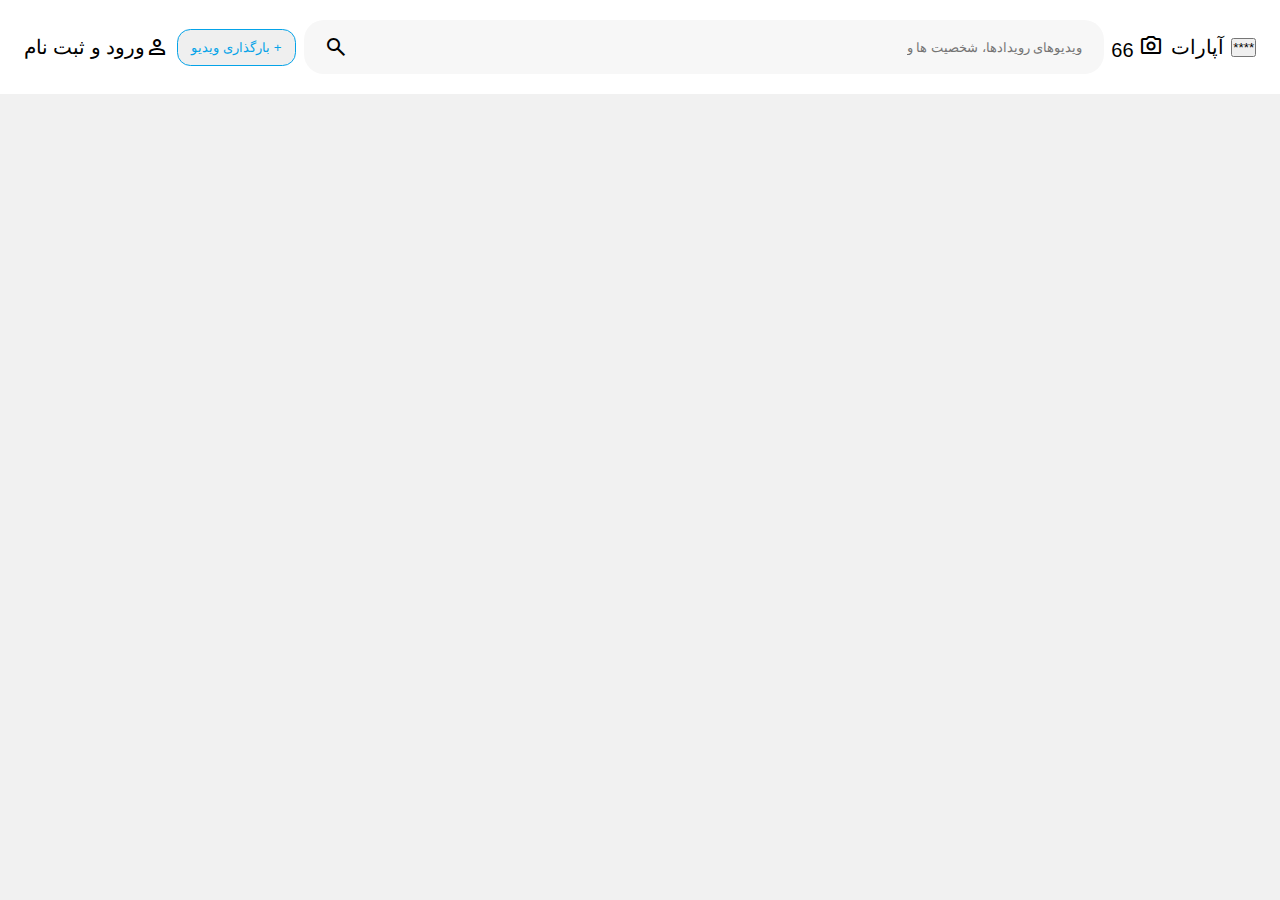
==== Q2/index.html @ 9dee4b42 "feat: aparat header" ====
<!DOCTYPE html>
<html lang="en">

<head>
    <meta charset="UTF-8">
    <meta http-equiv="X-UA-Compatible" content="IE=edge">
    <meta name="viewport" content="width=device-width, initial-scale=1.0">
    <link rel="stylesheet" href="./assets/style/style.css">
    <link rel="stylesheet" href="./assets/style/reset.css">
    <link rel="stylesheet" href="./assets/style/media.css">
    <link rel="stylesheet"
        href="https://fonts.googleapis.com/css2?family=Material+Symbols+Outlined:opsz,wght,FILL,GRAD@20..48,100..700,0..1,-50..200" />
    <title>Q2</title>
</head>

<body>
    <div class="container">
        <header>
            <div class="login">
                <p>ورود و ثبت نام</p>
                <span class="material-symbols-outlined">
                    person_filled
                </span>
            </div>
            <button class="adding-video">بارگذاری ویدیو +</button>
            <div class="search-box">
                <span class="material-symbols-outlined">
                    search
                </span>
                <input placeholder="جستجوی ویدیوهای رویدادها، شخصیت ها و"></input>
            </div>
            <div class="view-video">

                <span>66</span> <span class="material-symbols-outlined">
                    photo_camera
                </span>
            </div>
            <div class="log">
                <p>آپارات</p>
            </div>
            <button class="menu">****</button>
        </header>
    </div>
</body>

</html>
---- Q2/assets/style/style.css ----
.container {
    display: grid;
    grid-template-columns: 1fr 2fr;
}

header {
    grid-column: 1/-1;
    display: flex;
    justify-content: space-around;
    padding: 1em;
    background-color: #fff;
    align-items: center;
}

.login {
    display: flex;
    align-items: center;
}

.adding-video {
    border: 0.125em solid rgb(5, 163, 232);
    ;
    border-radius: 1em;
    color: rgb(5, 163, 232);
    ;
    padding: 0.75em 1em;
}

.search-box {
    width: 40em;
    border-radius: 1em;
    display: flex;
    background-color: #f7f7f7;
    padding: 0.75em 1em;
    display: flex;
    justify-content: space-between;
}

.search-box input {
    border: none;
    background-color: #f7f7f7;
}
---- Q2/assets/style/media.css ----
/* 100px */
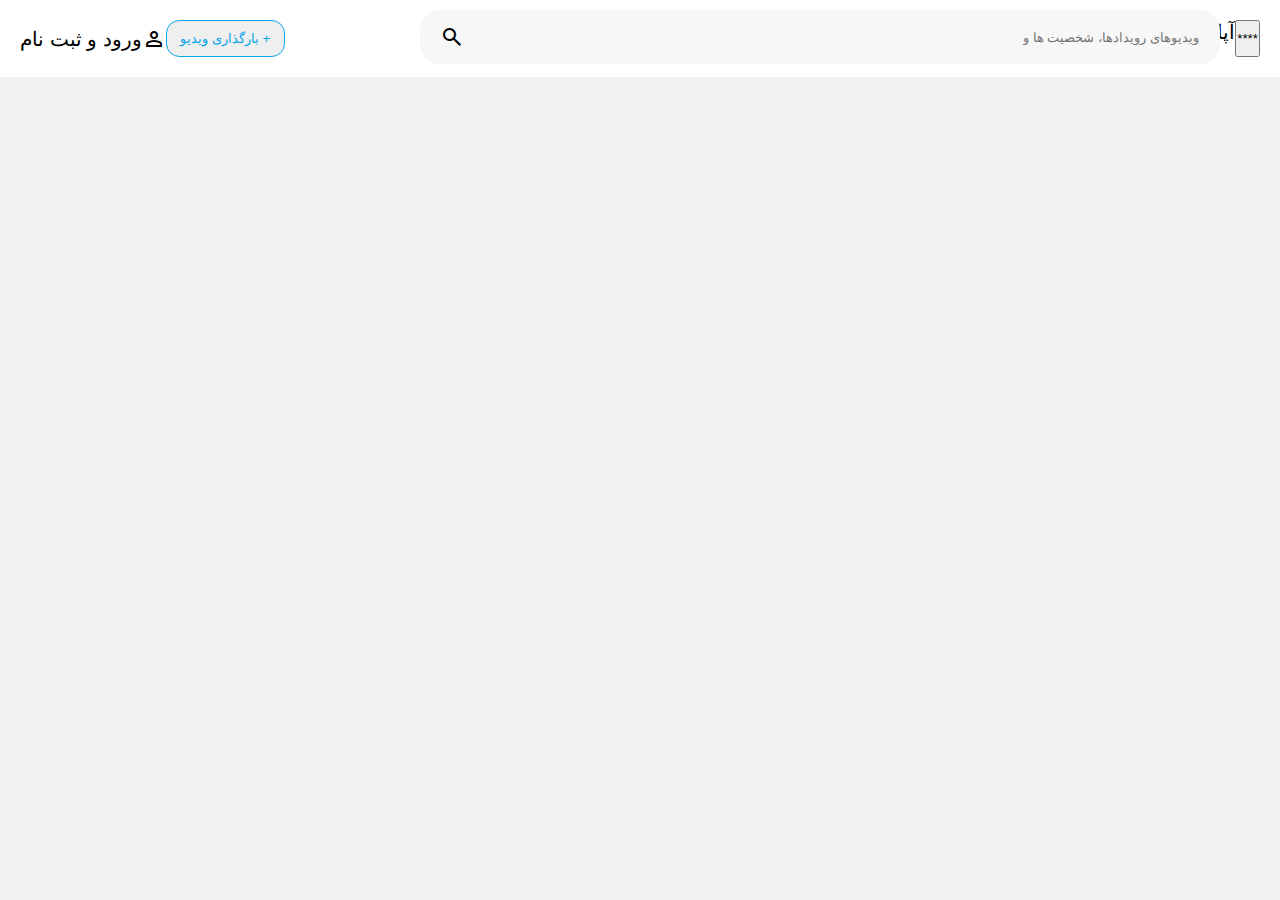
==== commit 98758028: "style: search box" ====
--- a/Q2/index.html
+++ b/Q2/index.html
@@ -16,29 +16,34 @@
 <body>
     <div class="container">
         <header>
-            <div class="login">
-                <p>ورود و ثبت نام</p>
-                <span class="material-symbols-outlined">
-                    person_filled
-                </span>
+            <div class="header">
+                <div class="header-left">
+                    <div class="login">
+                        <p>ورود و ثبت نام</p>
+                        <span class="material-symbols-outlined">
+                            person_filled
+                        </span>
+                    </div>
+                    <button class="adding-video">بارگذاری ویدیو +</button>
+                </div>
+                <div class="header-right">
+                    <div class="view-video">
+                        <span>66</span> <span class="material-symbols-outlined">
+                            photo_camera
+                        </span>
+                    </div>
+                    <div class="log">
+                        <p>آپارات</p>
+                    </div>
+                    <button class="menu">****</button>
+                </div>
             </div>
-            <button class="adding-video">بارگذاری ویدیو +</button>
             <div class="search-box">
                 <span class="material-symbols-outlined">
                     search
                 </span>
                 <input placeholder="جستجوی ویدیوهای رویدادها، شخصیت ها و"></input>
             </div>
-            <div class="view-video">
-
-                <span>66</span> <span class="material-symbols-outlined">
-                    photo_camera
-                </span>
-            </div>
-            <div class="log">
-                <p>آپارات</p>
-            </div>
-            <button class="menu">****</button>
         </header>
     </div>
 </body>
--- a/Q2/assets/style/style.css
+++ b/Q2/assets/style/style.css
@@ -5,11 +5,21 @@
 
 header {
     grid-column: 1/-1;
-    display: flex;
-    justify-content: space-around;
     padding: 1em;
     background-color: #fff;
     align-items: center;
+    position: relative;
+}
+
+.header {
+    display: flex;
+    justify-content: space-between;
+}
+
+.header-left,
+.header-right {
+    display: flex;
+    justify-content: space-between;
 }
 
 .login {
@@ -34,6 +44,9 @@
     padding: 0.75em 1em;
     display: flex;
     justify-content: space-between;
+    position: absolute;
+    top: 0.5em;
+    left: 21em
 }
 
 .search-box input {
--- a/Q2/assets/style/media.css
+++ b/Q2/assets/style/media.css
@@ -1 +1,2 @@
-/* 100px */+/* 1000px */
+@media (max-width='63em') {}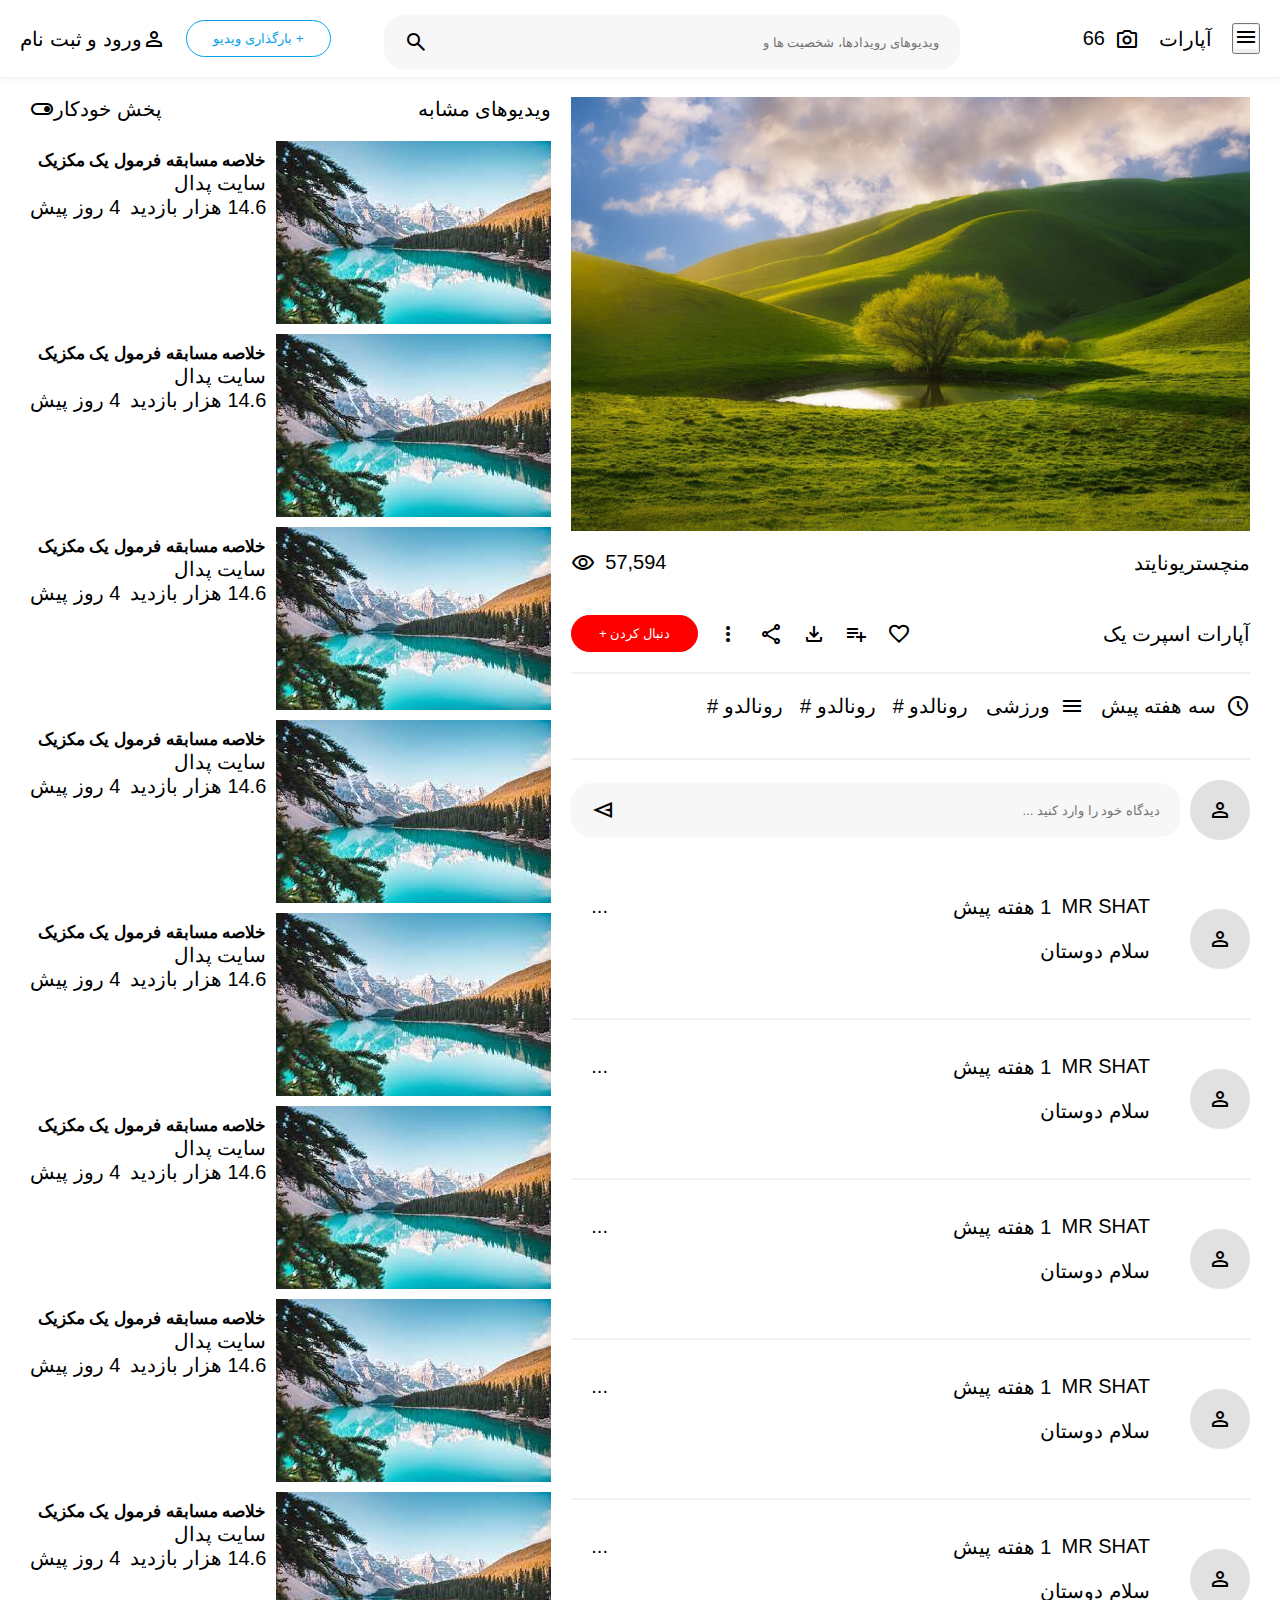
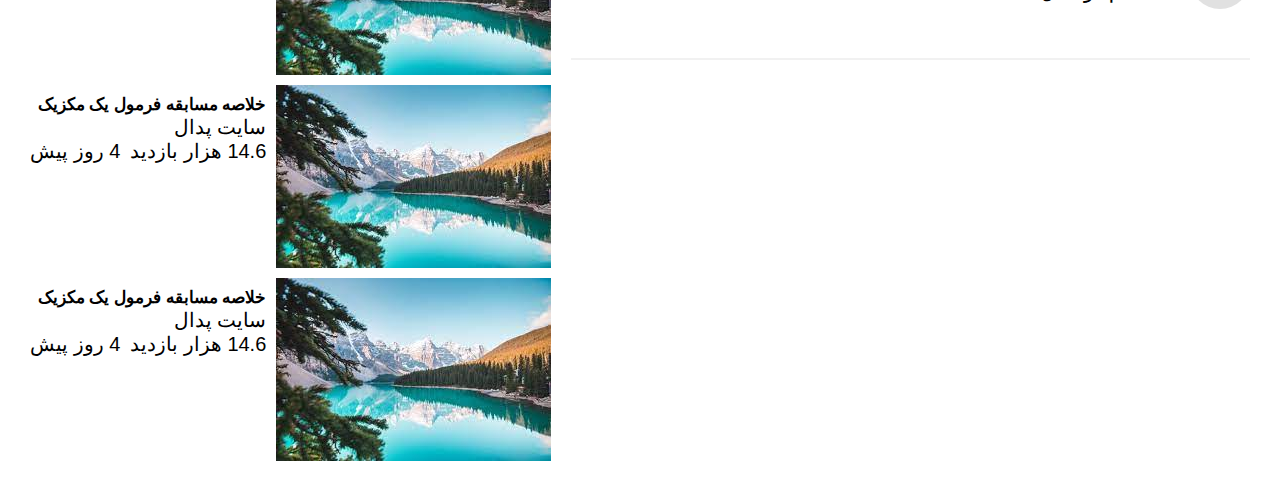
==== commit 446ab08c: "feat: add main and aside part-make responsive" ====
--- a/Q2/index.html
+++ b/Q2/index.html
@@ -35,7 +35,9 @@
                     <div class="log">
                         <p>آپارات</p>
                     </div>
-                    <button class="menu">****</button>
+                    <button class="menu"><span class="material-symbols-outlined">
+                            menu
+                        </span></button>
                 </div>
             </div>
             <div class="search-box">
@@ -44,7 +46,310 @@
                 </span>
                 <input placeholder="جستجوی ویدیوهای رویدادها، شخصیت ها و"></input>
             </div>
+            <div class="small-header">
+                <div class="small-header-left">
+                    <span class="material-symbols-outlined">
+                        person_filled
+                    </span>
+                    <span class="material-symbols-outlined">
+                        search
+                    </span>
+                    <div class="view-video">
+                        <span>66</span> <span class="material-symbols-outlined">
+                            photo_camera
+                        </span>
+                    </div>
+                </div>
+                <div class="small-header-right">
+                    <div class="log">
+                        <p>آپارات</p>
+                    </div>
+                    <button class="menu"><span class="material-symbols-outlined">
+                            menu
+                        </span></button>
+                </div>
+            </div>
         </header>
+        <div class="main-container">
+            <aside>
+                <div class="aside-title">
+                    <p>ویدیوهای مشابه</p>
+                    <div class="auto-play">
+                        <p>پخش خودکار</p>
+                        <span class="material-symbols-outlined">
+                            toggle_on
+                        </span>
+                    </div>
+                </div>
+                <div class="post">
+                    <img src="./assets/images/slider.jpg" alt="post">
+                    <div class="post-desc">
+                        <h5>خلاصه مسابقه فرمول یک مکزیک</h5>
+                        <p>سایت پدال</p>
+                        <div class="views-date">
+                            <p>14.6 هزار بازدید</p>
+                            <p>4 روز پیش</p>
+                        </div>
+                    </div>
+                </div>
+                <div class="post">
+                    <img src="./assets/images/slider.jpg" alt="post">
+                    <div class="post-desc">
+                        <h5>خلاصه مسابقه فرمول یک مکزیک</h5>
+                        <p>سایت پدال</p>
+                        <div class="views-date">
+                            <p>14.6 هزار بازدید</p>
+                            <p>4 روز پیش</p>
+                        </div>
+                    </div>
+                </div>
+                <div class="post">
+                    <img src="./assets/images/slider.jpg" alt="post">
+                    <div class="post-desc">
+                        <h5>خلاصه مسابقه فرمول یک مکزیک</h5>
+                        <p>سایت پدال</p>
+                        <div class="views-date">
+                            <p>14.6 هزار بازدید</p>
+                            <p>4 روز پیش</p>
+                        </div>
+                    </div>
+                </div>
+                <div class="post">
+                    <img src="./assets/images/slider.jpg" alt="post">
+                    <div class="post-desc">
+                        <h5>خلاصه مسابقه فرمول یک مکزیک</h5>
+                        <p>سایت پدال</p>
+                        <div class="views-date">
+                            <p>14.6 هزار بازدید</p>
+                            <p>4 روز پیش</p>
+                        </div>
+                    </div>
+                </div>
+                <div class="post">
+                    <img src="./assets/images/slider.jpg" alt="post">
+                    <div class="post-desc">
+                        <h5>خلاصه مسابقه فرمول یک مکزیک</h5>
+                        <p>سایت پدال</p>
+                        <div class="views-date">
+                            <p>14.6 هزار بازدید</p>
+                            <p>4 روز پیش</p>
+                        </div>
+                    </div>
+                </div>
+                <div class="post">
+                    <img src="./assets/images/slider.jpg" alt="post">
+                    <div class="post-desc">
+                        <h5>خلاصه مسابقه فرمول یک مکزیک</h5>
+                        <p>سایت پدال</p>
+                        <div class="views-date">
+                            <p>14.6 هزار بازدید</p>
+                            <p>4 روز پیش</p>
+                        </div>
+                    </div>
+                </div>
+                <div class="post">
+                    <img src="./assets/images/slider.jpg" alt="post">
+                    <div class="post-desc">
+                        <h5>خلاصه مسابقه فرمول یک مکزیک</h5>
+                        <p>سایت پدال</p>
+                        <div class="views-date">
+                            <p>14.6 هزار بازدید</p>
+                            <p>4 روز پیش</p>
+                        </div>
+                    </div>
+                </div>
+                <div class="post">
+                    <img src="./assets/images/slider.jpg" alt="post">
+                    <div class="post-desc">
+                        <h5>خلاصه مسابقه فرمول یک مکزیک</h5>
+                        <p>سایت پدال</p>
+                        <div class="views-date">
+                            <p>14.6 هزار بازدید</p>
+                            <p>4 روز پیش</p>
+                        </div>
+                    </div>
+                </div>
+                <div class="post">
+                    <img src="./assets/images/slider.jpg" alt="post">
+                    <div class="post-desc">
+                        <h5>خلاصه مسابقه فرمول یک مکزیک</h5>
+                        <p>سایت پدال</p>
+                        <div class="views-date">
+                            <p>14.6 هزار بازدید</p>
+                            <p>4 روز پیش</p>
+                        </div>
+                    </div>
+                </div>
+                <div class="post">
+                    <img src="./assets/images/slider.jpg" alt="post">
+                    <div class="post-desc">
+                        <h5>خلاصه مسابقه فرمول یک مکزیک</h5>
+                        <p>سایت پدال</p>
+                        <div class="views-date">
+                            <p>14.6 هزار بازدید</p>
+                            <p>4 روز پیش</p>
+                        </div>
+                    </div>
+                </div>
+            </aside>
+            <main>
+                <img src="./assets/images/big.jpg" alt="scenery">
+                <div class="video-title">
+                    <p>منچستریونایتد</p>
+                    <div class="visibility">
+                        <p>57,594</p>
+                        <span class="material-symbols-outlined">
+                            visibility
+                        </span>
+                    </div>
+                </div>
+                <div class="info">
+                    <div class="reaction">
+                        <p>آپارات اسپرت یک</p>
+                        <div class="reaction-left">
+                            <span class="material-symbols-outlined">
+                                favorite
+                            </span>
+                            <span class="material-symbols-outlined">
+                                playlist_add
+                            </span>
+                            <span class="material-symbols-outlined">
+                                download
+                            </span>
+                            <span class="material-symbols-outlined">
+                                share
+                            </span>
+                            <span class="material-symbols-outlined">
+                                more_vert
+                            </span>
+                            <button class="follow-btn">دنبال کردن +</button>
+                        </div>
+                    </div>
+                    <hr>
+                    <div class="hashtak">
+                        <div class="date">
+                            <span class="material-symbols-outlined">
+                                schedule
+                            </span>
+                            <p>سه هفته پیش</p>
+                        </div>
+                        <div class="varzesh">
+                            <span class="material-symbols-outlined">
+                                menu
+                            </span>
+                            <p>ورزشی</p>
+                        </div>
+                        <p>رونالدو #</p>
+                        <p>رونالدو #</p>
+                        <p>رونالدو #</p>
+                    </div>
+                </div>
+                <hr>
+            </main>
+            <div class="comments">
+                <div class="writing-comments-box">
+                    <span class="material-symbols-outlined circle-person">
+                        person
+                    </span>
+                    <div class="write-box">
+                        <input type="text" placeholder="دیدگاه خود را وارد کنید ...">
+                        <span class="material-symbols-outlined">
+                            send
+                        </span>
+                    </div>
+                </div>
+                <div class="user-comment">
+                    <span class="material-symbols-outlined circle-person">
+                        person
+                    </span>
+                    <div class="col-left">
+                        <div class="user-comment-info">
+                            <div class="user-name-date">
+                                <p class="user-name">MR SHAT</p>
+                                <p class="date">1 هفته پیش</p>
+                            </div>
+                            <div class="user-comment">
+                                سلام دوستان
+                            </div>
+                        </div>
+                        <span>...</span>
+                    </div>
+                </div>
+                <hr>
+                <div class="user-comment">
+                    <span class="material-symbols-outlined circle-person">
+                        person
+                    </span>
+                    <div class="col-left">
+                        <div class="user-comment-info">
+                            <div class="user-name-date">
+                                <p class="user-name">MR SHAT</p>
+                                <p class="date">1 هفته پیش</p>
+                            </div>
+                            <div class="user-comment">
+                                سلام دوستان
+                            </div>
+                        </div>
+                        <span>...</span>
+                    </div>
+                </div>
+                <hr>
+                <div class="user-comment">
+                    <span class="material-symbols-outlined circle-person">
+                        person
+                    </span>
+                    <div class="col-left">
+                        <div class="user-comment-info">
+                            <div class="user-name-date">
+                                <p class="user-name">MR SHAT</p>
+                                <p class="date">1 هفته پیش</p>
+                            </div>
+                            <div class="user-comment">
+                                سلام دوستان
+                            </div>
+                        </div>
+                        <span>...</span>
+                    </div>
+                </div>
+                <hr>
+                <div class="user-comment">
+                    <span class="material-symbols-outlined circle-person">
+                        person
+                    </span>
+                    <div class="col-left">
+                        <div class="user-comment-info">
+                            <div class="user-name-date">
+                                <p class="user-name">MR SHAT</p>
+                                <p class="date">1 هفته پیش</p>
+                            </div>
+                            <div class="user-comment">
+                                سلام دوستان
+                            </div>
+                        </div>
+                        <span>...</span>
+                    </div>
+                </div>
+                <hr>
+                <div class="user-comment">
+                    <span class="material-symbols-outlined circle-person">
+                        person
+                    </span>
+                    <div class="col-left">
+                        <div class="user-comment-info">
+                            <div class="user-name-date">
+                                <p class="user-name">MR SHAT</p>
+                                <p class="date">1 هفته پیش</p>
+                            </div>
+                            <div class="user-comment">
+                                سلام دوستان
+                            </div>
+                        </div>
+                        <span>...</span>
+                    </div>
+                </div>
+                <hr>
+            </div>
+        </div>
     </div>
 </body>
 
--- a/Q2/assets/style/style.css
+++ b/Q2/assets/style/style.css
@@ -9,6 +9,7 @@
     background-color: #fff;
     align-items: center;
     position: relative;
+    box-shadow: rgb(0 0 0 / 10%) 1px 0px 7px 0px;
 }
 
 .header {
@@ -20,6 +21,8 @@
 .header-right {
     display: flex;
     justify-content: space-between;
+    align-items: center;
+    gap: 1em;
 }
 
 .login {
@@ -30,26 +33,210 @@
 .adding-video {
     border: 0.125em solid rgb(5, 163, 232);
     ;
-    border-radius: 1em;
+    border-radius: 2em;
     color: rgb(5, 163, 232);
     ;
-    padding: 0.75em 1em;
+    padding: 0.75em 2em;
+    background-color: #fff;
 }
 
 .search-box {
-    width: 40em;
+    max-width: 37.5em;
+    width: 45%;
     border-radius: 1em;
     display: flex;
     background-color: #f7f7f7;
     padding: 0.75em 1em;
-    display: flex;
     justify-content: space-between;
     position: absolute;
-    top: 0.5em;
-    left: 21em
-}
-
-.search-box input {
+    top: 20%;
+    left: 30%
+}
+
+input {
     border: none;
     background-color: #f7f7f7;
+}
+
+.view-video {
+    display: flex;
+    align-items: center;
+    gap: 0.5em;
+}
+
+.small-header {
+    display: none;
+    justify-content: space-between;
+    align-items: center;
+}
+
+.menu span {
+    border: none;
+    background-color: #fff;
+}
+
+/* ****************** */
+/* main-container */
+/* ****************** */
+.main-container {
+    display: grid;
+    grid-column: 1/-1;
+    grid-template-areas:
+        "main main aside "
+        "comments comments aside "
+        ". . aside ";
+    direction: rtl;
+    padding: 1em;
+}
+
+aside,
+main,
+.comments {
+    padding: 0 0.5em;
+    display: flex;
+    flex-direction: column;
+}
+
+aside {
+    grid-area: aside;
+    gap: 0.5em;
+}
+
+.aside-title,
+.auto-play {
+    display: flex;
+    justify-content: space-between;
+}
+
+.aside-title {
+    margin-bottom: 0.5em;
+}
+
+.post {
+    display: flex;
+    gap: 0.5em;
+}
+
+.post-desc {
+    padding: 0.5em 0;
+}
+
+.views-date {
+    display: flex;
+    gap: 0.5em;
+}
+
+main {
+    grid-area: main;
+}
+
+main img {
+    max-width: 100%;
+}
+
+.video-title {
+    display: flex;
+    justify-content: space-between;
+    padding: 1em 0;
+}
+
+.visibility {
+    display: flex;
+    gap: 0.5em;
+}
+
+.info {
+    display: flex;
+    flex-direction: column;
+}
+
+.reaction,
+.hashtak {
+    display: flex;
+    justify-content: space-between;
+    align-items: center;
+    padding: 1em 0;
+}
+
+.hashtak {
+    width: 80%;
+    margin-bottom: 1em;
+}
+
+.reaction-left {
+    width: 50%;
+    display: flex;
+    justify-content: space-between;
+    align-items: center;
+}
+
+.follow-btn {
+    border: 0.125em solid red;
+    ;
+    border-radius: 2em;
+    color: #fff;
+    ;
+    padding: 0.75em 2em;
+    background-color: red;
+}
+
+.date,
+.varzesh {
+    display: flex;
+    justify-content: space-between;
+    gap: 0.5em;
+}
+
+.comments {
+    grid-area: comments;
+}
+
+.writing-comments-box,
+.user-comment {
+    display: flex;
+    justify-content: space-between;
+    align-items: center;
+    margin: 1em 0;
+    gap: 0.5em;
+}
+
+.write-box {
+    width: 95%;
+    border-radius: 1em;
+    display: flex;
+    background-color: #f7f7f7;
+    padding: 0.75em 1em;
+    justify-content: space-between;
+}
+
+.write-box span {
+    transform: rotate(180deg);
+}
+
+.circle-person {
+    padding: 0.75em;
+    background-color: #e1e1e1;
+    border-radius: 50%;
+}
+
+.user-comment {
+    gap: 1em;
+}
+
+.col-left {
+    width: 95%;
+    display: flex;
+    padding: 0.75em 1em;
+    justify-content: space-between;
+}
+
+.user-name-date {
+    display: flex;
+    gap: 0.5em;
+}
+
+hr {
+    border: none;
+    background-color: #f1f1f1;
+    height: 0.1em;
 }--- a/Q2/assets/style/media.css
+++ b/Q2/assets/style/media.css
@@ -1,2 +1,48 @@
 /* 1000px */
-@media (max-width='63em') {}+@media (max-width:63em) {
+    header {
+        padding-bottom: 4em;
+    }
+
+    .header-left {
+        gap: 3em;
+    }
+
+    .header-right {
+        gap: 1.5em;
+    }
+
+    .search-box {
+        max-width: 63em;
+        position: absolute;
+        width: 95%;
+        top: 50%;
+        left: 2.5%;
+    }
+
+    .main-container {
+        grid-template-areas: "main""aside""comments"
+    }
+}
+
+/* 750px */
+@media (max-width:46em) {
+    header {
+        padding: 1em;
+    }
+
+    .header,
+    .search-box {
+        display: none;
+    }
+
+    .small-header {
+        display: flex;
+    }
+
+    .small-header-left,
+    .small-header-right {
+        display: flex;
+        gap: 2em;
+    }
+}